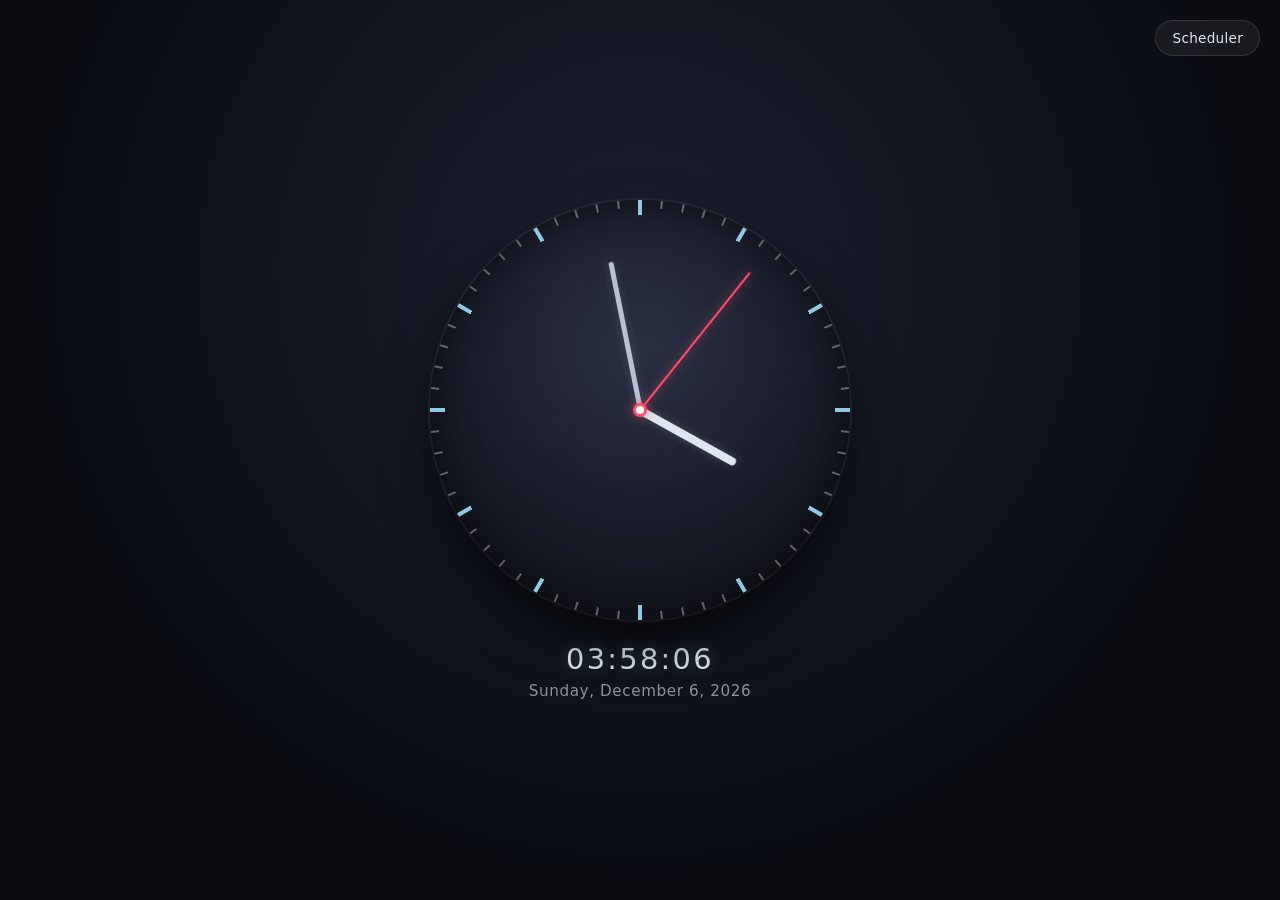
==== Front-end/Main/index.html @ 620ae212 "Basics" ====
<!-- index.html -->
<!DOCTYPE html>
<html lang="en">
<head>
  <meta charset="UTF-8" />
  <meta name="viewport" content="width=device-width, initial-scale=1" />
  <title>Analog Clock</title>
  <link rel="stylesheet" href="index.css" />
</head>
<body>
  <a class="nav-btn" href="/Features/schedular/scheduler.html">Scheduler</a>

  <main class="clock">
    <div class="face" id="face" role="img" aria-label="Analog clock face">
      <!-- Tick marks are generated by script.js -->

      <div class="hand hand--hour"   id="hourHand"></div>
      <div class="hand hand--minute" id="minuteHand"></div>
      <div class="hand hand--second" id="secondHand"></div>
      <div class="center-dot"></div>
    </div>

    <div class="readout">
      <p class="digital" id="digital">--:--:--</p>
      <p class="date" id="date"></p>
    </div>
  </main>

  <script src="index.js"></script>
</body>
</html>
---- Front-end/Main/index.css ----
/* style.css */

/* ---------- Design tokens ---------- */
:root {
  --size: min(70vmin, 420px);

  --face-bg: radial-gradient(circle at 50% 35%, #2a2f45, #14161f 70%);
  --tick-color: rgba(255, 255, 255, 0.35);
  --tick-hour-color: #8ecae6;

  --hour-hand: #e0e6f0;
  --minute-hand: #b8c2d6;
  --second-hand: #ff4d6d;

  --text-color: #e0e6f0;
}

/* ---------- Page ---------- */
* {
  box-sizing: border-box;
}

body {
  margin: 0;
  min-height: 100vh;
  display: flex;
  align-items: center;
  justify-content: center;
  background: radial-gradient(circle at 50% 30%, #1b1f2e, #0a0c12 70%);
  color: var(--text-color);
  font-family: "Segoe UI", system-ui, -apple-system, sans-serif;
  -webkit-font-smoothing: antialiased;
}

.clock {
  display: flex;
  flex-direction: column;
  align-items: center;
  gap: 1.4rem;
}

/* ---------- Clock face ---------- */
.face {
  position: relative;
  width: var(--size);
  height: var(--size);
  border-radius: 50%;
  background: var(--face-bg);
  box-shadow:
    0 0 0 2px rgba(255, 255, 255, 0.06),
    0 24px 60px -12px rgba(0, 0, 0, 0.85),
    inset 0 0 40px rgba(0, 0, 0, 0.6);
}

/* ---------- Tick marks ---------- */
.tick {
  position: absolute;
  left: 50%;
  top: 0;
  width: 2px;
  height: 50%;
  margin-left: -1px;
  transform-origin: bottom center;
  background: linear-gradient(to bottom, var(--tick-color) 0 8px, transparent 8px);
}

.tick--hour {
  width: 4px;
  margin-left: -2px;
  background: linear-gradient(to bottom, var(--tick-hour-color) 0 15px, transparent 15px);
}

/* ---------- Hands ---------- */
.hand {
  position: absolute;
  left: 50%;
  bottom: 50%;
  transform-origin: bottom center;
  border-radius: 999px;
  z-index: 2;
  will-change: transform;
}

.hand--hour {
  width: 8px;
  height: 26%;
  margin-left: -4px;
  background: var(--hour-hand);
  box-shadow: 0 0 8px rgba(255, 255, 255, 0.18);
}

.hand--minute {
  width: 5px;
  height: 36%;
  margin-left: -2.5px;
  background: var(--minute-hand);
  box-shadow: 0 0 8px rgba(255, 255, 255, 0.14);
}

.hand--second {
  width: 2px;
  height: 42%;
  margin-left: -1px;
  background: var(--second-hand);
  box-shadow: 0 0 10px rgba(255, 77, 109, 0.7);
  z-index: 3;
}

/* ---------- Center dot ---------- */
.center-dot {
  position: absolute;
  left: 50%;
  top: 50%;
  width: 14px;
  height: 14px;
  margin: -7px 0 0 -7px;
  border-radius: 50%;
  background: #ffffff;
  border: 3px solid var(--second-hand);
  box-shadow: 0 0 12px rgba(255, 77, 109, 0.6);
  z-index: 4;
}

/* ---------- Digital readout ---------- */
.readout {
  text-align: center;
}

.digital {
  margin: 0;
  font-size: clamp(1.3rem, 4vmin, 1.8rem);
  font-variant-numeric: tabular-nums;
  letter-spacing: 0.08em;
  color: var(--text-color);
  text-shadow: 0 0 14px rgba(142, 202, 230, 0.35);
}

.date {
  margin: 0.35rem 0 0;
  font-size: clamp(0.75rem, 2.4vmin, 0.95rem);
  letter-spacing: 0.04em;
  opacity: 0.6;
}

/* ---------- Scheduler link button ---------- */
.nav-btn {
  position: fixed;
  top: 1.25rem;
  right: 1.25rem;
  z-index: 10;
  text-decoration: none;
  color: var(--text-color);
  background: rgba(255, 255, 255, 0.06);
  border: 1px solid rgba(255, 255, 255, 0.12);
  padding: 0.55rem 1rem;
  border-radius: 999px;
  font-size: 0.85rem;
  letter-spacing: 0.02em;
  backdrop-filter: blur(6px);
  transition: background 0.2s ease, transform 0.2s ease, box-shadow 0.2s ease,
    border-color 0.2s ease;
}

.nav-btn:hover {
  background: rgba(142, 202, 230, 0.18);
  border-color: rgba(142, 202, 230, 0.5);
  transform: translateY(-2px);
  box-shadow: 0 8px 20px -8px rgba(142, 202, 230, 0.5);
}

.nav-btn:active {
  transform: translateY(0);
}

/* ---------- Accessibility ---------- */
@media (prefers-reduced-motion: reduce) {
  .hand {
    transition: none;
  }
  .nav-btn {
    transition: none;
  }
}
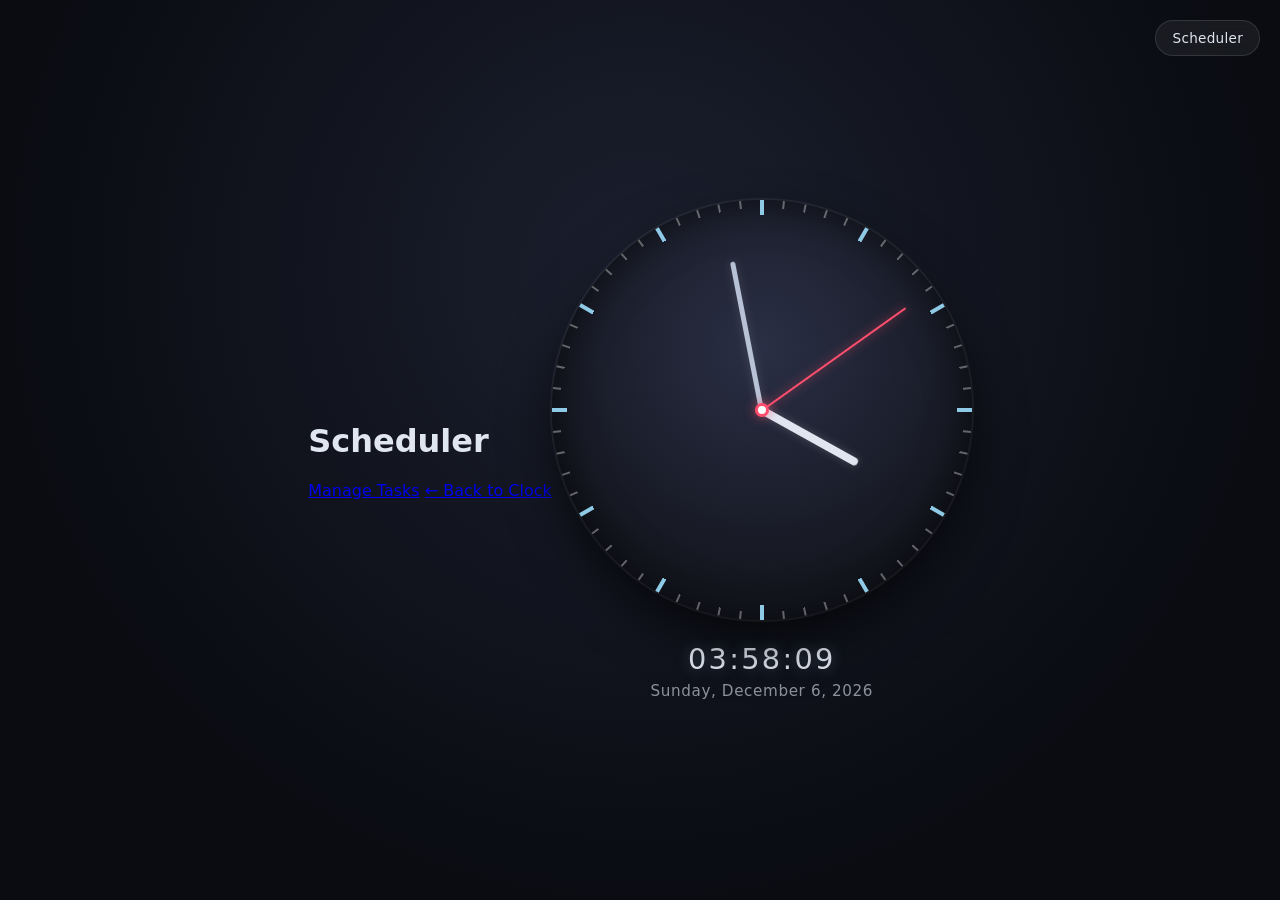
==== commit c5efff02: "repeat added to the scheduler" ====
--- a/Front-end/Main/index.html
+++ b/Front-end/Main/index.html
@@ -1,20 +1,32 @@
 <!-- index.html -->
 <!DOCTYPE html>
 <html lang="en">
+
 <head>
   <meta charset="UTF-8" />
   <meta name="viewport" content="width=device-width, initial-scale=1" />
   <title>Analog Clock</title>
   <link rel="stylesheet" href="index.css" />
 </head>
+
 <body>
+
+
+  <header class="topbar">
+    <h1>Scheduler</h1>
+    <div class="topbar-actions">
+      <a class="back-btn" href="/Features/schedular/manage.html">Manage Tasks</a>
+      <a class="back-btn" href="/Main/index.html">← Back to Clock</a>
+    </div>
+  </header>
+
   <a class="nav-btn" href="/Features/schedular/scheduler.html">Scheduler</a>
 
   <main class="clock">
     <div class="face" id="face" role="img" aria-label="Analog clock face">
       <!-- Tick marks are generated by script.js -->
 
-      <div class="hand hand--hour"   id="hourHand"></div>
+      <div class="hand hand--hour" id="hourHand"></div>
       <div class="hand hand--minute" id="minuteHand"></div>
       <div class="hand hand--second" id="secondHand"></div>
       <div class="center-dot"></div>
@@ -28,4 +40,5 @@
 
   <script src="index.js"></script>
 </body>
+
 </html>
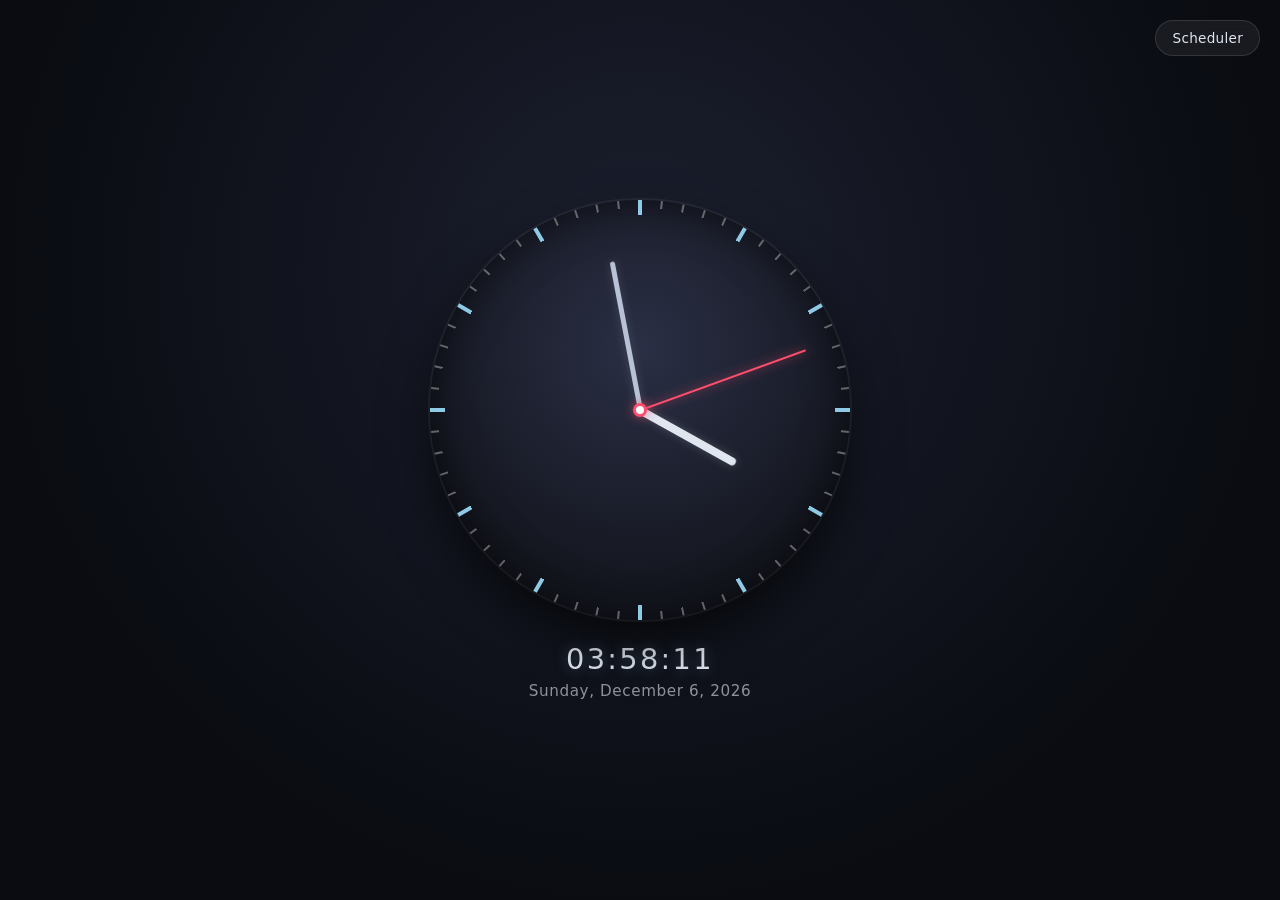
==== commit 44c7ea34: "Fixed bug : unwanted buttons in main pages removed" ====
--- a/Front-end/Main/index.html
+++ b/Front-end/Main/index.html
@@ -6,19 +6,29 @@
   <meta charset="UTF-8" />
   <meta name="viewport" content="width=device-width, initial-scale=1" />
   <title>Analog Clock</title>
+
+  <!-- toggle script for switching between Dark mode and Light mode -->
+  <script>
+    (function () {
+      try {
+        var t = localStorage.getItem("theme");
+        if (!t) {
+          t = window.matchMedia &&
+            window.matchMedia("(prefers-color-scheme: light)").matches
+            ? "light" : "dark";
+        }
+        document.documentElement.setAttribute("data-theme", t);
+        document.documentElement.style.colorScheme = t;
+      } catch (e) { }
+    })();
+  </script>
   <link rel="stylesheet" href="index.css" />
+  <link rel="stylesheet" href="/Global/themes/themes.css" />
 </head>
 
 <body>
 
 
-  <header class="topbar">
-    <h1>Scheduler</h1>
-    <div class="topbar-actions">
-      <a class="back-btn" href="/Features/schedular/manage.html">Manage Tasks</a>
-      <a class="back-btn" href="/Main/index.html">← Back to Clock</a>
-    </div>
-  </header>
 
   <a class="nav-btn" href="/Features/schedular/scheduler.html">Scheduler</a>
 
@@ -38,6 +48,7 @@
     </div>
   </main>
 
+  <script src="/Global/themes/themes.js"></script>
   <script src="index.js"></script>
 </body>
 
